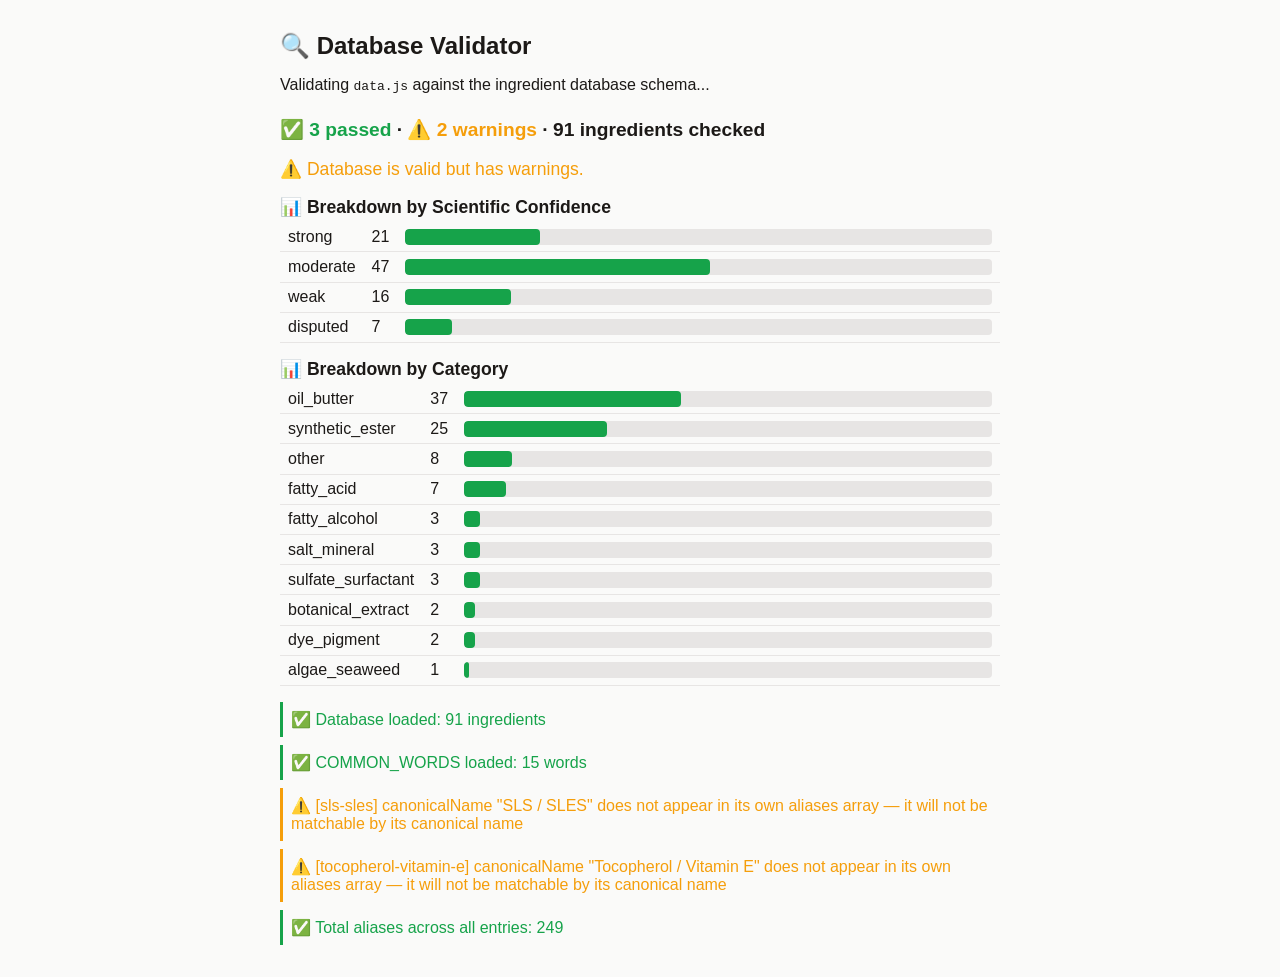
==== validator.html @ b9914698 "Initial commit: pore-clogging ingredient checker - 91-ingredient database with scientific confidence" ====
<!DOCTYPE html>
<html lang="en">
<head>
  <meta charset="UTF-8">
  <meta name="viewport" content="width=device-width, initial-scale=1.0">
  <title>Database Validator — Pore-Clogger Checker</title>
  <style>
    body { font-family: -apple-system, BlinkMacSystemFont, sans-serif; max-width: 720px; margin: 2rem auto; padding: 0 1.5rem; color: #1c1917; background: #fafaf9; }
    h1 { font-size: 1.5rem; }
    .pass { color: #16a34a; }
    .fail { color: #dc2626; }
    .warn { color: #f59e0b; }
    .result { margin: 0.5rem 0; padding: 0.5rem; border-left: 3px solid #e7e5e4; }
    .result.pass { border-left-color: #16a34a; }
    .result.fail { border-left-color: #dc2626; }
    .result.warn { border-left-color: #f59e0b; }
    .summary { font-size: 1.2rem; font-weight: 700; margin: 1.5rem 0 1rem; }
    .breakdown { margin: 1rem 0; }
    .breakdown h2 { font-size: 1.1rem; margin: 1rem 0 0.25rem; }
    .breakdown table { width: 100%; border-collapse: collapse; }
    .breakdown th, .breakdown td { text-align: left; padding: 0.35rem 0.5rem; border-bottom: 1px solid #e7e5e4; }
    .breakdown th { font-weight: 600; }
    .breakdown .bar-cell { width: 100%; }
    .breakdown .bar-track { background: #e7e5e4; border-radius: 4px; overflow: hidden; height: 1rem; min-width: 120px; }
    .breakdown .bar-fill { height: 100%; background: #16a34a; border-radius: 4px; transition: width 0.3s ease; }
    pre { background: #fff; padding: 0.75rem; border: 1px solid #e7e5e4; border-radius: 4px; overflow-x: auto; }
  </style>
</head>
<body>
  <h1>🔍 Database Validator</h1>
  <p>Validating <code>data.js</code> against the ingredient database schema...</p>

  <div id="results"></div>

  <script src="data.js"></script>
  <script>
    (function() {
      const results = [];
      let passed = 0, failed = 0, warnings = 0;

      function addResult(type, message) {
        results.push({ type, message });
        if (type === 'pass') passed++;
        else if (type === 'fail') failed++;
        else warnings++;
      }

      // CHECK 1: Database exists and is an array
      if (!window.PORE_CLOGGER_DB || !Array.isArray(window.PORE_CLOGGER_DB)) {
        addResult('fail', 'PORE_CLOGGER_DB is not defined or not an array');
        renderResults();
        throw new Error('Cannot continue');
      }
      addResult('pass', 'Database loaded: ' + window.PORE_CLOGGER_DB.length + ' ingredients');

      // CHECK 2: COMMON_WORDS exists
      if (window.COMMON_WORDS && Array.isArray(window.COMMON_WORDS)) {
        addResult('pass', 'COMMON_WORDS loaded: ' + window.COMMON_WORDS.length + ' words');
      } else {
        addResult('fail', 'COMMON_WORDS is not defined or not an array');
      }

      const db = window.PORE_CLOGGER_DB;
      const VALID_CATEGORIES = ["oil_butter", "algae_seaweed", "synthetic_ester", "fatty_acid", "fatty_alcohol", "sulfate_surfactant", "dye_pigment", "salt_mineral", "botanical_extract", "silicone", "other"];
      const VALID_CONFIDENCE = ["strong", "moderate", "weak", "disputed"];
      const PLACEHOLDER_PATTERNS = [
        /\[X\]/i, /\[TODO\]/i, /\[fill[ _-]?(in|me)?\]/i,
        /\[mechanism note if known\]/i, /\[specific limitation\]/i,
        /\[specific contradiction\]/i, /\[insert\]/i, /\[TBD\]/i,
        /\[placeholder\]/i, /\[describe\]/i, /\[add\]/i
      ];

      const seenIds = new Set();
      const allAliases = new Map(); // alias text → { entryId, entryName }
      const confidenceCounts = { strong: 0, moderate: 0, weak: 0, disputed: 0 };
      const categoryCounts = {};
      let totalAliases = 0;

      for (const entry of db) {
        const prefix = '[' + entry.id + ']';

        // Required fields
        for (const field of ['id', 'canonicalName', 'aliases', 'category', 'scientificConfidence', 'rationale', 'disputedNote', 'references']) {
          if (entry[field] === undefined) {
            addResult('fail', prefix + ' Missing required field: ' + field);
          }
        }

        // Unique ID
        if (seenIds.has(entry.id)) {
          addResult('fail', prefix + ' Duplicate ID');
        }
        seenIds.add(entry.id);

        // --- Additional check: canonicalName is not empty ---
        if (entry.canonicalName !== undefined) {
          if (typeof entry.canonicalName !== 'string' || entry.canonicalName.trim() === '') {
            addResult('fail', prefix + ' canonicalName is empty or not a string');
          }
        }

        // Valid category
        if (!VALID_CATEGORIES.includes(entry.category)) {
          addResult('fail', prefix + ' Invalid category: "' + entry.category + '"');
        } else {
          // Track category counts
          categoryCounts[entry.category] = (categoryCounts[entry.category] || 0) + 1;
        }

        // Valid scientific confidence
        if (!VALID_CONFIDENCE.includes(entry.scientificConfidence)) {
          addResult('fail', prefix + ' Invalid scientificConfidence: "' + entry.scientificConfidence + '"');
        } else {
          // Track confidence counts
          confidenceCounts[entry.scientificConfidence]++;
        }

        // Aliases is an array with at least 1 entry
        if (!Array.isArray(entry.aliases) || entry.aliases.length === 0) {
          addResult('fail', prefix + ' aliases must be a non-empty array');
        }

        // Check for placeholder text
        const textFields = [entry.rationale, entry.disputedNote].filter(Boolean);
        for (let i = 0; i < textFields.length; i++) {
          const field = textFields[i];
          for (let j = 0; j < PLACEHOLDER_PATTERNS.length; j++) {
            const pattern = PLACEHOLDER_PATTERNS[j];
            if (pattern.test(field)) {
              addResult('fail', prefix + ' Unfilled placeholder "' + pattern + '" found in text');
              break;
            }
          }
        }

        // Non-empty rationale
        if (!entry.rationale || entry.rationale.trim() === '') {
          addResult('fail', prefix + ' Empty rationale');
        }

        // References is an array
        if (!Array.isArray(entry.references)) {
          addResult('fail', prefix + ' references must be an array');
        }

        // Strong/moderate: must have at least 1 reference
        if ((entry.scientificConfidence === 'strong' || entry.scientificConfidence === 'moderate') && entry.references.length === 0) {
          addResult('fail', prefix + ' ' + entry.scientificConfidence + ' confidence requires at least 1 reference');
        }

        // Weak/disputed: must have non-null disputedNote
        if ((entry.scientificConfidence === 'weak' || entry.scientificConfidence === 'disputed') && (!entry.disputedNote || entry.disputedNote.trim() === '')) {
          addResult('fail', prefix + ' ' + entry.scientificConfidence + ' confidence requires non-empty disputedNote');
        }

        // References have label and url
        if (Array.isArray(entry.references)) {
          for (let r = 0; r < entry.references.length; r++) {
            const ref = entry.references[r];
            if (!ref.label || !ref.url) {
              addResult('fail', prefix + ' Reference missing label or url');
            }
            if (ref.url && !ref.url.startsWith('https://')) {
              addResult('warn', prefix + ' Reference URL does not start with https://: ' + ref.url);
            }
          }
        }

        // --- Additional check: canonicalName appears in aliases array ---
        if (Array.isArray(entry.aliases) && entry.canonicalName && entry.canonicalName.trim() !== '') {
          const canonLower = entry.canonicalName.toLowerCase().trim();
          const found = entry.aliases.some(function(a) {
            return a.toLowerCase().trim() === canonLower;
          });
          if (!found) {
            addResult('warn', prefix + ' canonicalName "' + entry.canonicalName + '" does not appear in its own aliases array — it will not be matchable by its canonical name');
          }
        }

        // Track aliases for collision detection
        if (Array.isArray(entry.aliases)) {
          totalAliases += entry.aliases.length;
          for (let a = 0; a < entry.aliases.length; a++) {
            const alias = entry.aliases[a];
            const key = alias.toLowerCase().trim();
            if (allAliases.has(key)) {
              const other = allAliases.get(key);
              addResult('warn', 'Alias collision: "' + alias + '" used by both "' + entry.canonicalName + '" (' + entry.id + ') and "' + other.entryName + '" (' + other.entryId + ')');
            } else {
              allAliases.set(key, { entryId: entry.id, entryName: entry.canonicalName });
            }
          }
        }
      }

      // --- Additional: total aliases pass ---
      addResult('pass', 'Total aliases across all entries: ' + totalAliases);

      renderResults();

      function renderResults() {
        const container = document.getElementById('results');
        let html = '';

        // Summary
        html += '<div class="summary">';
        html += '<span class="pass">✅ ' + passed + ' passed</span> · ';
        if (failed > 0) html += '<span class="fail">❌ ' + failed + ' failed</span> · ';
        if (warnings > 0) html += '<span class="warn">⚠️ ' + warnings + ' warnings</span> · ';
        html += '<span>' + db.length + ' ingredients checked</span>';
        html += '</div>';

        // Overall verdict
        if (failed === 0 && warnings === 0) {
          html += '<p class="pass" style="font-size: 1.1rem;">🎉 All checks passed! The database is clean.</p>';
        } else if (failed === 0) {
          html += '<p class="warn" style="font-size: 1.1rem;">⚠️ Database is valid but has warnings.</p>';
        } else {
          html += '<p class="fail" style="font-size: 1.1rem;">❌ Database has ' + failed + ' errors that must be fixed.</p>';
        }

        // --- Additional: Breakdowns ---
        html += '<div class="breakdown">';
        html += '<h2>📊 Breakdown by Scientific Confidence</h2>';
        html += '<table>';
        const maxConf = Math.max(1, confidenceCounts.strong + confidenceCounts.moderate + confidenceCounts.weak + confidenceCounts.disputed);
        for (const tier of VALID_CONFIDENCE) {
          const count = confidenceCounts[tier] || 0;
          const pct = Math.round((count / maxConf) * 100);
          html += '<tr>';
          html += '<td>' + tier + '</td>';
          html += '<td>' + count + '</td>';
          html += '<td class="bar-cell"><div class="bar-track"><div class="bar-fill" style="width:' + pct + '%;"></div></div></td>';
          html += '</tr>';
        }
        html += '</table>';

        html += '<h2>📊 Breakdown by Category</h2>';
        html += '<table>';
        const sortedCategories = Object.entries(categoryCounts).sort(function(a, b) { return b[1] - a[1]; });
        const maxCat = Math.max(1, db.length);
        for (let c = 0; c < sortedCategories.length; c++) {
          const cat = sortedCategories[c][0];
          const count = sortedCategories[c][1];
          const pct = Math.round((count / maxCat) * 100);
          html += '<tr>';
          html += '<td>' + cat + '</td>';
          html += '<td>' + count + '</td>';
          html += '<td class="bar-cell"><div class="bar-track"><div class="bar-fill" style="width:' + pct + '%;"></div></div></td>';
          html += '</tr>';
        }
        html += '</table>';
        html += '</div>';

        // Detailed results
        for (let i = 0; i < results.length; i++) {
          const r = results[i];
          html += '<div class="result ' + r.type + '">' + (r.type === 'fail' ? '❌' : r.type === 'warn' ? '⚠️' : '✅') + ' ' + r.message + '</div>';
        }

        container.innerHTML = html;
      }
    })();
  </script>
</body>
</html>
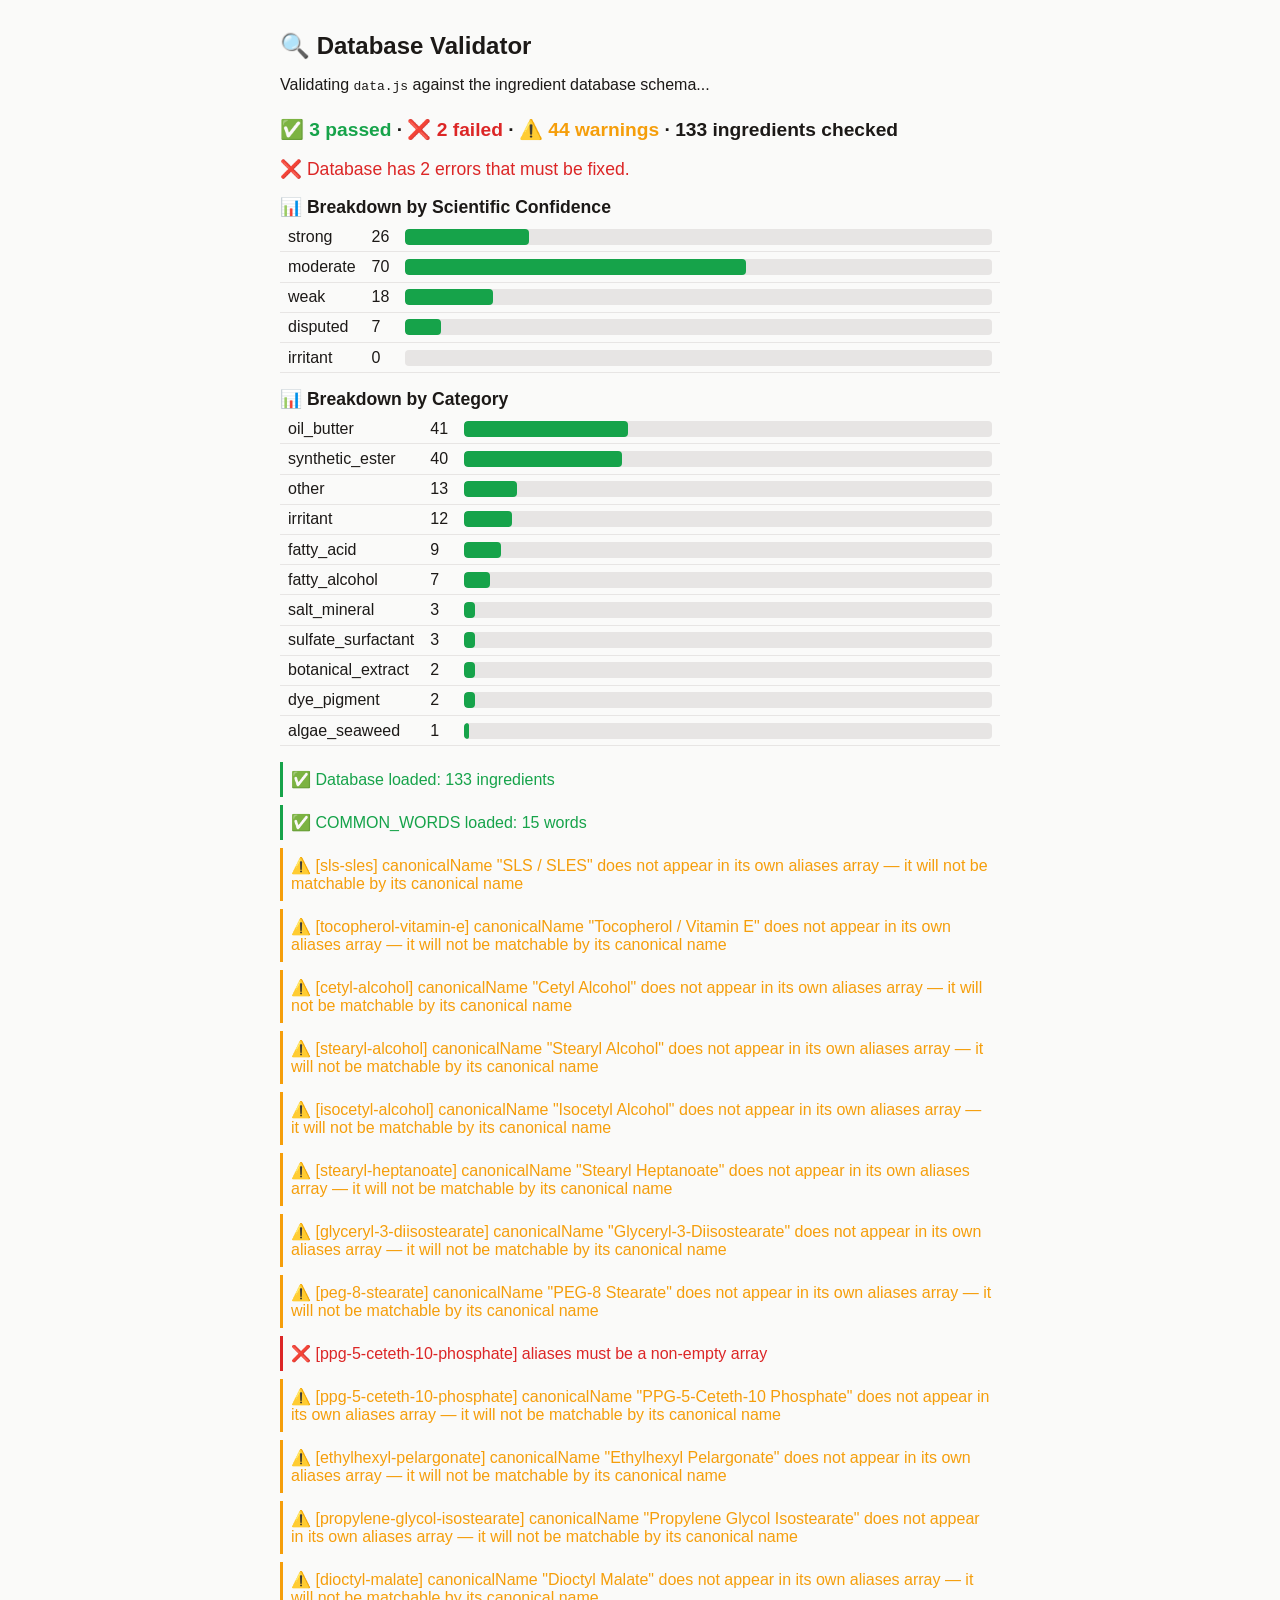
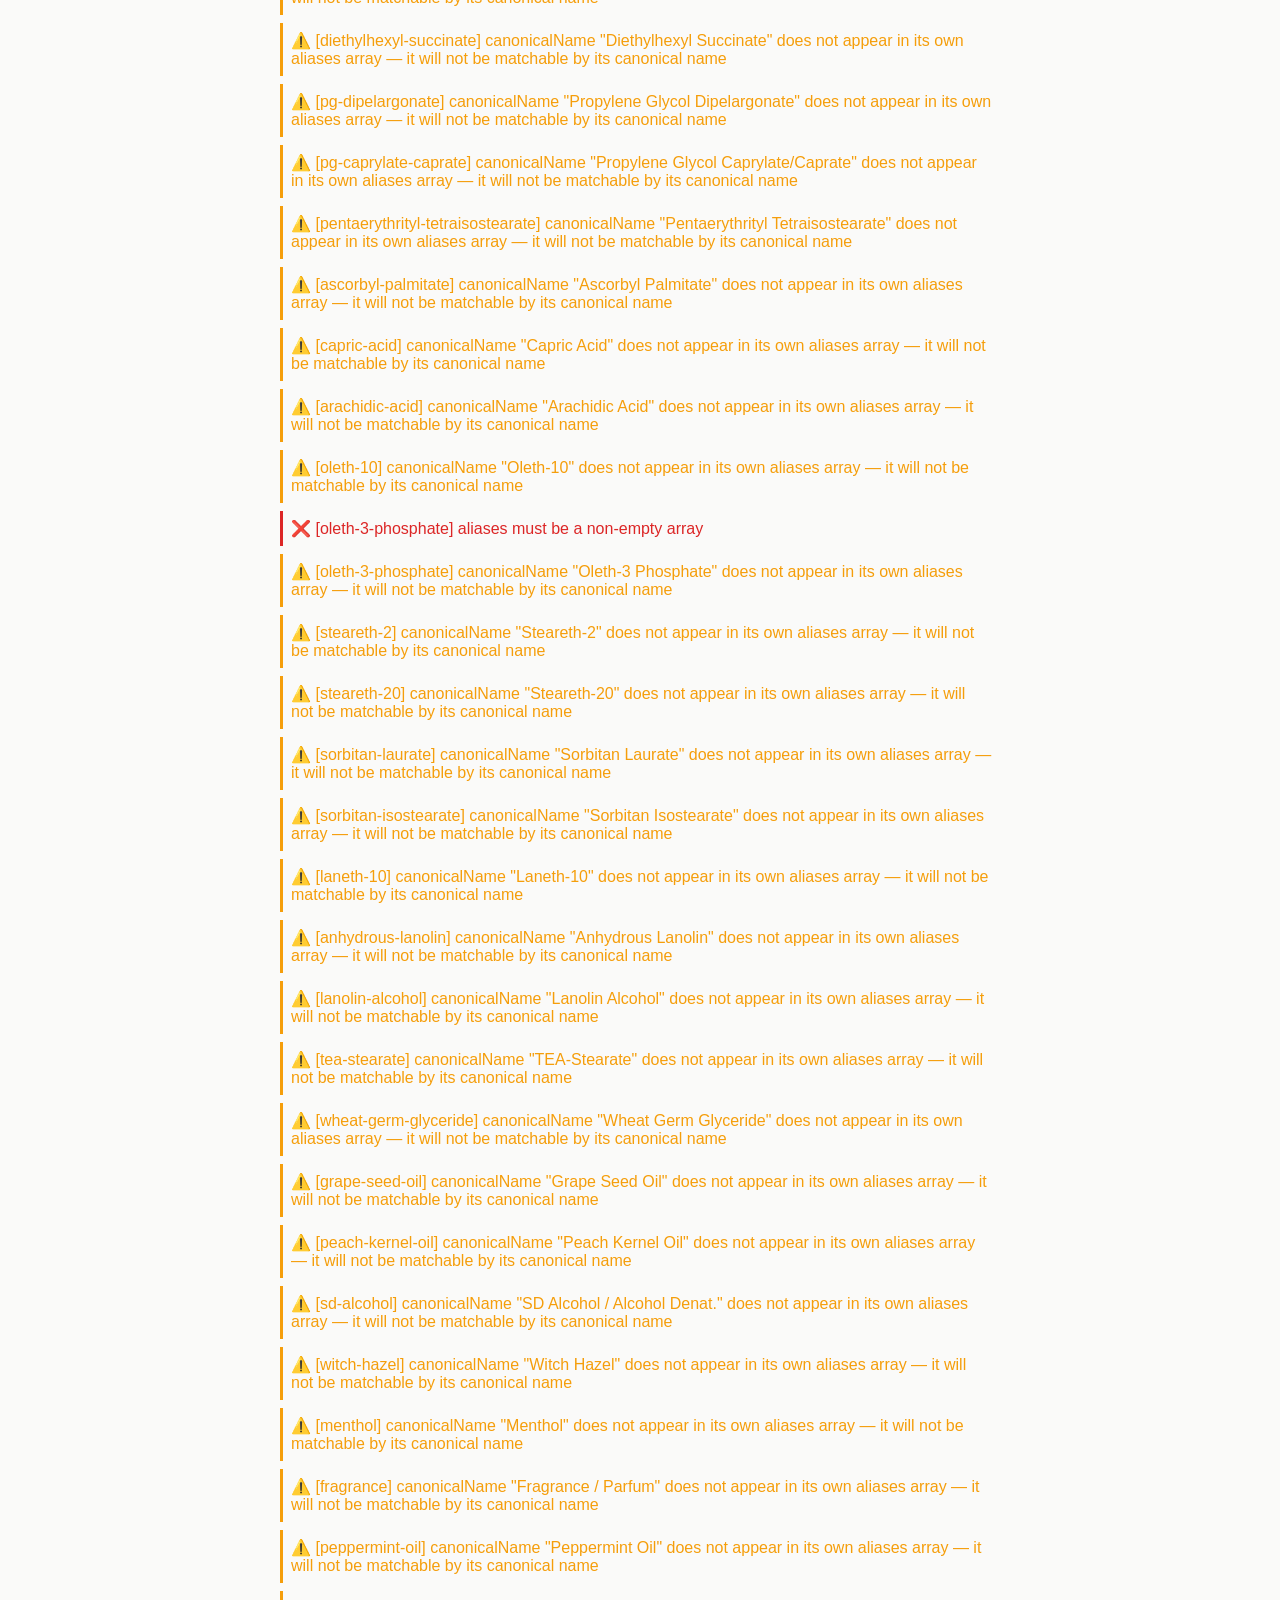
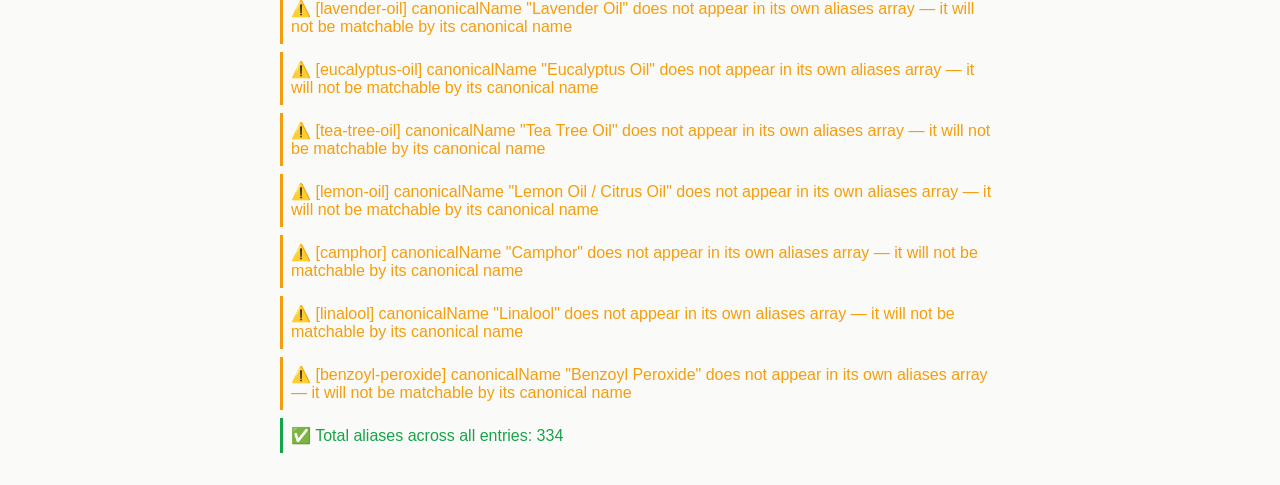
==== commit f92e1a9c: "feat: irritant detection (⚡) for barrier-disrupting ingredients - Added irritantPotential + irritant" ====
--- a/validator.html
+++ b/validator.html
@@ -61,8 +61,8 @@
       }
 
       const db = window.PORE_CLOGGER_DB;
-      const VALID_CATEGORIES = ["oil_butter", "algae_seaweed", "synthetic_ester", "fatty_acid", "fatty_alcohol", "sulfate_surfactant", "dye_pigment", "salt_mineral", "botanical_extract", "silicone", "other"];
-      const VALID_CONFIDENCE = ["strong", "moderate", "weak", "disputed"];
+      const VALID_CATEGORIES = ["oil_butter", "algae_seaweed", "synthetic_ester", "fatty_acid", "fatty_alcohol", "sulfate_surfactant", "dye_pigment", "salt_mineral", "botanical_extract", "silicone", "other", "irritant"];
+      const VALID_CONFIDENCE = ["strong", "moderate", "weak", "disputed", "irritant"];
       const PLACEHOLDER_PATTERNS = [
         /\[X\]/i, /\[TODO\]/i, /\[fill[ _-]?(in|me)?\]/i,
         /\[mechanism note if known\]/i, /\[specific limitation\]/i,
